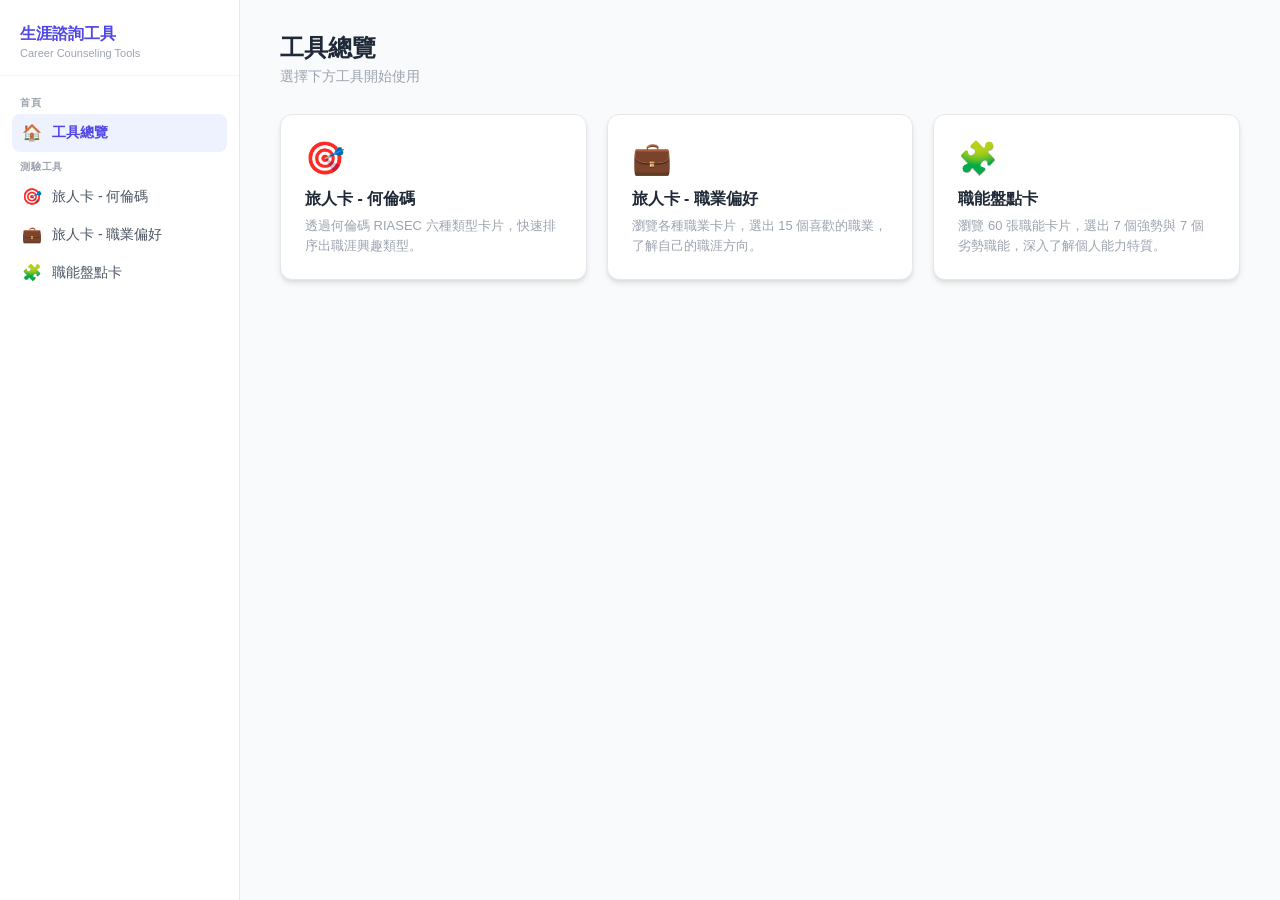
==== index.html @ 09cf338e "update text description" ====
<!DOCTYPE html>
<html lang="zh-TW">
<head>
  <meta charset="UTF-8">
  <!-- Google tag (gtag.js) -->
  <script async src="https://www.googletagmanager.com/gtag/js?id=G-QTVW5DBYY2"></script>
  <script>
    window.dataLayer = window.dataLayer || [];
    function gtag(){dataLayer.push(arguments);}
    gtag('js', new Date());
    gtag('config', 'G-QTVW5DBYY2');
  </script>
  <meta name="viewport" content="width=device-width, initial-scale=1.0">
  <title>生涯諮詢工具</title>
  <link rel="stylesheet" href="./assets/css/main.css">
</head>
<body>

<button class="hamburger" onclick="toggleSidebar()">☰</button>
<div class="sidebar-overlay" id="sidebar-overlay" onclick="toggleSidebar()"></div>

<div class="app-shell">
  <aside class="sidebar" id="sidebar"></aside>

  <main class="main-content">
    <div class="page-header">
      <h2>工具總覽</h2>
      <p>選擇下方工具開始使用</p>
    </div>

    <div class="home-grid">
      <a class="tool-card" href="./holland-basic/index.html">
        <div class="tool-card-icon">🎯</div>
        <h3>旅人卡 - 何倫碼</h3>
        <p>透過何倫碼 RIASEC 六種類型卡片，快速排序出職涯興趣類型。</p>
      </a>
      <a class="tool-card" href="./holland-occupations/index.html">
        <div class="tool-card-icon">💼</div>
        <h3>旅人卡 - 職業偏好</h3>
        <p>瀏覽各種職業卡片，選出 15 個喜歡的職業，了解自己的職涯方向。</p>
      </a>
      <a class="tool-card" href="./inventory/index.html">
        <div class="tool-card-icon">🧩</div>
        <h3>職能盤點卡</h3>
        <p>瀏覽 60 張職能卡片，選出 7 個強勢與 7 個劣勢職能，深入了解個人能力特質。</p>
      </a>
    </div>
  </main>
</div>

<div class="toast" id="toast"></div>

<script src="./assets/js/nav.js"></script>
<script>
  initNav('home', './');
</script>
</body>
</html>
---- assets/css/main.css ----
/* ===== CSS VARIABLES ===== */
:root {
  --primary:       #4F46E5;
  --primary-light: #EEF2FF;
  --primary-dark:  #3730A3;
  --gray-50:  #F9FAFB;
  --gray-100: #F3F4F6;
  --gray-200: #E5E7EB;
  --gray-300: #D1D5DB;
  --gray-400: #9CA3AF;
  --gray-600: #4B5563;
  --gray-700: #374151;
  --gray-800: #1F2937;
  --radius:   12px;
  --shadow:    0 4px 6px -1px rgba(0,0,0,.10), 0 2px 4px -1px rgba(0,0,0,.06);
  --shadow-lg: 0 10px 15px -3px rgba(0,0,0,.10), 0 4px 6px -2px rgba(0,0,0,.05);
}

/* ===== RESET ===== */
*, *::before, *::after { box-sizing: border-box; margin: 0; padding: 0; }

body {
  font-family: -apple-system, BlinkMacSystemFont, 'Segoe UI',
               'PingFang TC', 'Noto Sans TC', sans-serif;
  background: var(--gray-50);
  color: var(--gray-800);
  min-height: 100vh;
}

/* ===== APP SHELL ===== */
.app-shell {
  display: flex;
  min-height: 100vh;
}

/* ===== SIDEBAR ===== */
.sidebar {
  width: 240px;
  background: white;
  border-right: 1px solid var(--gray-200);
  display: flex;
  flex-direction: column;
  flex-shrink: 0;
  position: sticky;
  top: 0;
  height: 100vh;
  overflow-y: auto;
}

.sidebar-logo {
  padding: 24px 20px 16px;
  border-bottom: 1px solid var(--gray-100);
}

.sidebar-logo h1 {
  font-size: 16px;
  font-weight: 700;
  color: var(--primary);
  line-height: 1.3;
}

.sidebar-logo p {
  font-size: 11px;
  color: var(--gray-400);
  margin-top: 2px;
}

.sidebar-nav {
  padding: 12px;
  flex: 1;
}

.nav-section-label {
  font-size: 10px;
  font-weight: 600;
  letter-spacing: .08em;
  text-transform: uppercase;
  color: var(--gray-400);
  padding: 8px 8px 4px;
}

.nav-item {
  display: flex;
  align-items: center;
  gap: 10px;
  padding: 9px 10px;
  border-radius: 8px;
  font-size: 14px;
  color: var(--gray-600);
  text-decoration: none;
  transition: all .15s;
  user-select: none;
}

.nav-item:hover {
  background: var(--gray-100);
  color: var(--gray-800);
}

.nav-item.active {
  background: var(--primary-light);
  color: var(--primary);
  font-weight: 600;
}

.nav-icon {
  width: 20px;
  height: 20px;
  display: flex;
  align-items: center;
  justify-content: center;
  font-size: 16px;
  flex-shrink: 0;
}

/* ===== MAIN CONTENT ===== */
.main-content {
  flex: 1;
  overflow-y: auto;
  padding: 32px 40px;
}

/* ===== PAGE HEADER ===== */
.page-header {
  margin-bottom: 28px;
}

.page-header h2 {
  font-size: 24px;
  font-weight: 700;
  color: var(--gray-800);
}

.page-header p {
  font-size: 14px;
  color: var(--gray-400);
  margin-top: 4px;
}

/* ===== HOME GRID ===== */
.home-grid {
  display: grid;
  grid-template-columns: repeat(auto-fill, minmax(260px, 1fr));
  gap: 20px;
}

.tool-card {
  background: white;
  border: 1px solid var(--gray-200);
  border-radius: var(--radius);
  padding: 24px;
  text-decoration: none;
  color: inherit;
  display: block;
  transition: all .2s;
  box-shadow: var(--shadow);
}

.tool-card:hover {
  transform: translateY(-2px);
  box-shadow: var(--shadow-lg);
  border-color: var(--primary);
}

.tool-card-icon {
  font-size: 32px;
  margin-bottom: 12px;
}

.tool-card h3 {
  font-size: 16px;
  font-weight: 600;
  margin-bottom: 6px;
}

.tool-card p {
  font-size: 13px;
  color: var(--gray-400);
  line-height: 1.5;
}

/* ===== SHARED BUTTONS ===== */
.btn {
  padding: 9px 18px;
  border-radius: 8px;
  border: none;
  font-size: 13px;
  font-weight: 600;
  cursor: pointer;
  display: inline-flex;
  align-items: center;
  gap: 6px;
  transition: all .15s;
  text-decoration: none;
}

.btn-primary   { background: var(--primary); color: white; }
.btn-primary:hover { background: var(--primary-dark); }

.btn-outline {
  background: white;
  border: 2px solid var(--gray-200);
  color: var(--gray-700);
}
.btn-outline:hover { border-color: var(--primary); color: var(--primary); }

/* ===== TOAST ===== */
.toast {
  position: fixed;
  bottom: 28px;
  left: 50%;
  transform: translateX(-50%) translateY(80px);
  background: var(--gray-800);
  color: white;
  padding: 10px 20px;
  border-radius: 999px;
  font-size: 13px;
  font-weight: 500;
  transition: transform .3s ease;
  z-index: 1000;
  pointer-events: none;
  white-space: nowrap;
}
.toast.show { transform: translateX(-50%) translateY(0); }

/* ===== MOBILE HAMBURGER ===== */
.hamburger {
  display: none;
  position: fixed;
  top: 12px;
  left: 12px;
  z-index: 200;
  width: 38px;
  height: 38px;
  border-radius: 8px;
  background: white;
  border: 1px solid var(--gray-200);
  cursor: pointer;
  align-items: center;
  justify-content: center;
  font-size: 18px;
  box-shadow: var(--shadow);
}

.sidebar-overlay {
  display: none;
  position: fixed;
  inset: 0;
  background: rgba(0,0,0,.3);
  z-index: 99;
}

/* ===== FOOTER ===== */
.footer {
  border-top: 1px solid var(--gray-200);
  background: white;
  padding: 14px 40px;
  font-size: 11px;
  color: var(--gray-400);
  line-height: 1.6;
  text-align: center;
}

/* ===== RESPONSIVE ===== */
@media (max-width: 768px) {
  .hamburger { display: flex; }
  .sidebar-overlay.open { display: block; }

  .sidebar {
    position: fixed;
    left: -260px;
    top: 0;
    z-index: 100;
    transition: left .3s;
    height: 100vh;
  }
  .sidebar.open { left: 0; }

  .main-content {
    padding: 20px 16px;
    padding-top: 60px;
  }

  .footer { padding: 14px 16px; }
}

@media (min-width: 769px) and (max-width: 1100px) {
  .main-content { padding: 28px; }
}
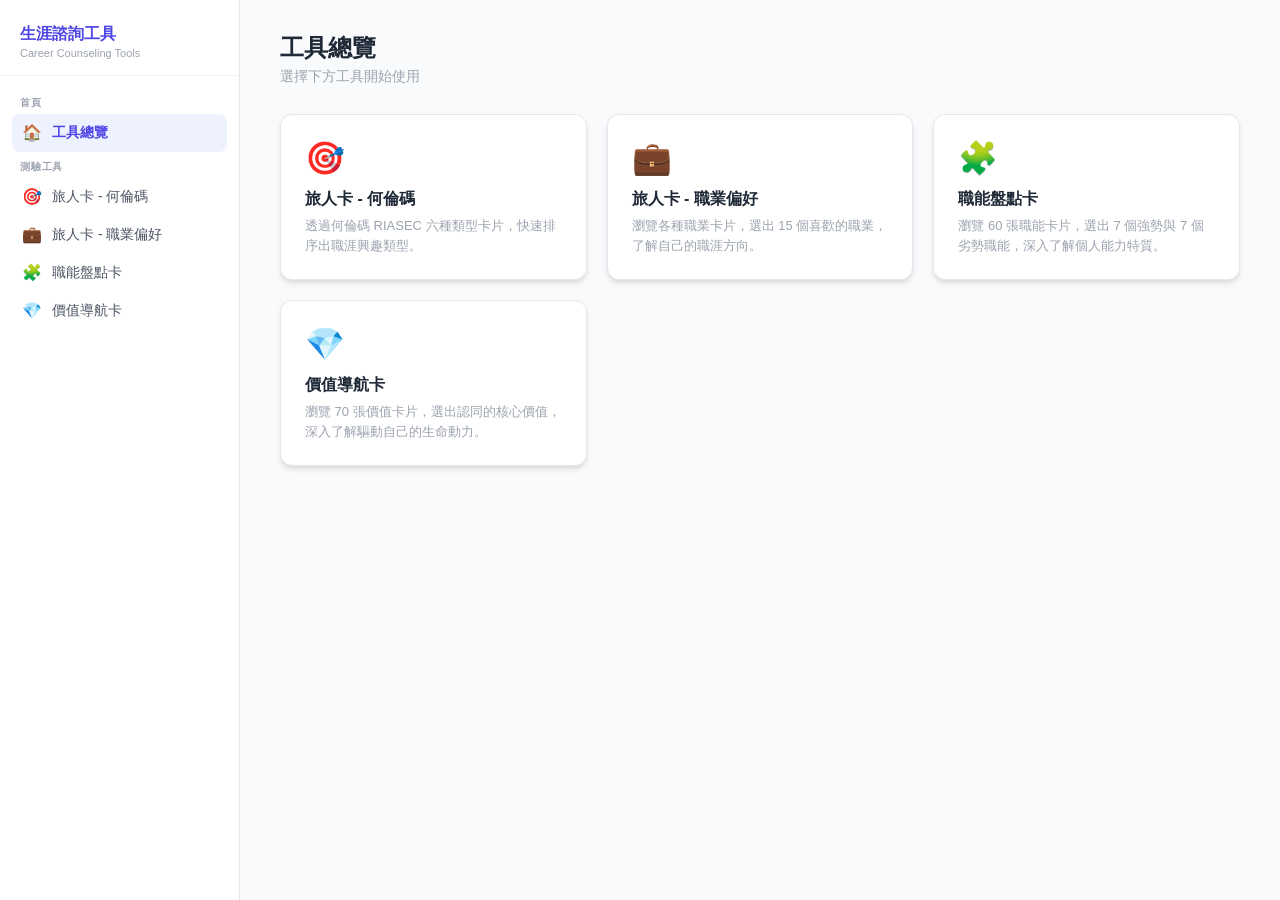
==== commit f1162b42: "support value cards" ====
--- a/index.html
+++ b/index.html
@@ -44,6 +44,11 @@
         <h3>職能盤點卡</h3>
         <p>瀏覽 60 張職能卡片，選出 7 個強勢與 7 個劣勢職能，深入了解個人能力特質。</p>
       </a>
+      <a class="tool-card" href="./value-navigation/index.html">
+        <div class="tool-card-icon">💎</div>
+        <h3>價值導航卡</h3>
+        <p>瀏覽 70 張價值卡片，選出認同的核心價值，深入了解驅動自己的生命動力。</p>
+      </a>
     </div>
   </main>
 </div>
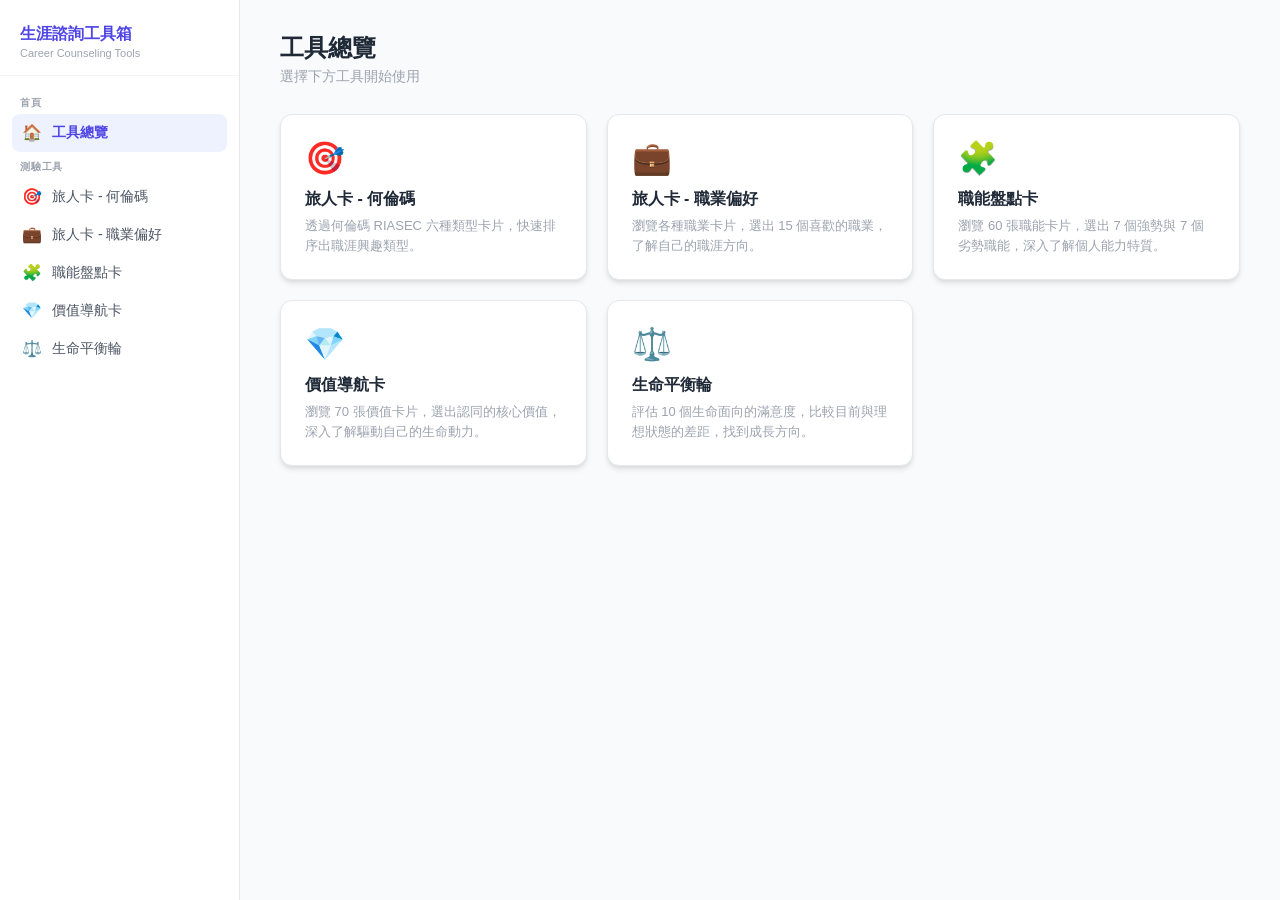
==== commit 72992ed4: "support radar inventory" ====
--- a/index.html
+++ b/index.html
@@ -11,7 +11,7 @@
     gtag('config', 'G-QTVW5DBYY2');
   </script>
   <meta name="viewport" content="width=device-width, initial-scale=1.0">
-  <title>生涯諮詢工具</title>
+  <title>生涯諮詢工具箱</title>
   <link rel="stylesheet" href="./assets/css/main.css">
 </head>
 <body>
@@ -49,6 +49,11 @@
         <h3>價值導航卡</h3>
         <p>瀏覽 70 張價值卡片，選出認同的核心價值，深入了解驅動自己的生命動力。</p>
       </a>
+      <a class="tool-card" href="./life-balance/index.html">
+        <div class="tool-card-icon">⚖️</div>
+        <h3>生命平衡輪</h3>
+        <p>評估 10 個生命面向的滿意度，比較目前與理想狀態的差距，找到成長方向。</p>
+      </a>
     </div>
   </main>
 </div>
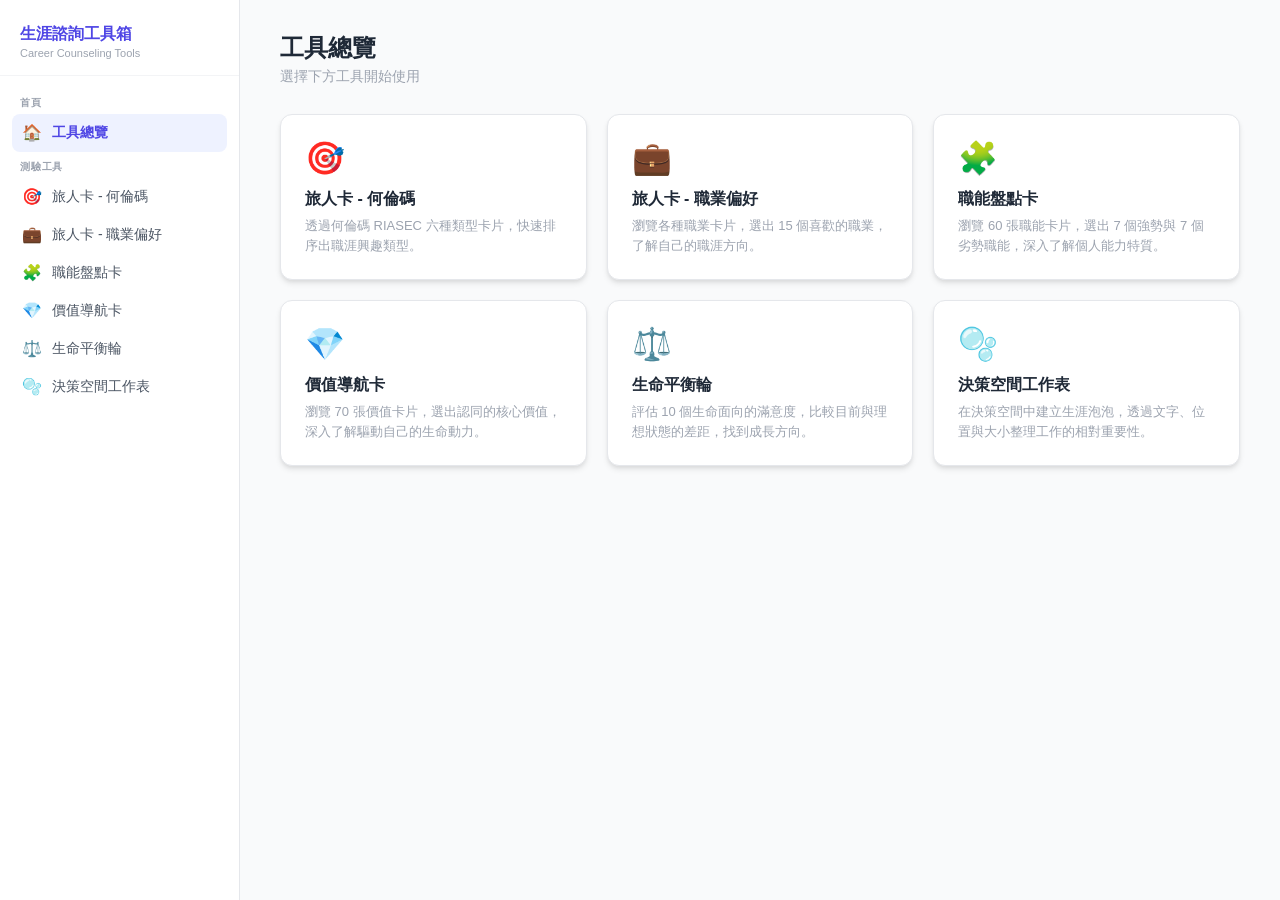
==== commit e0218f1f: "feat: dsw worksheet" ====
--- a/index.html
+++ b/index.html
@@ -54,6 +54,11 @@
         <h3>生命平衡輪</h3>
         <p>評估 10 個生命面向的滿意度，比較目前與理想狀態的差距，找到成長方向。</p>
       </a>
+      <a class="tool-card" href="./decision-space-worksheet/index.html">
+        <div class="tool-card-icon">🫧</div>
+        <h3>決策空間工作表</h3>
+        <p>在決策空間中建立生涯泡泡，透過文字、位置與大小整理工作的相對重要性。</p>
+      </a>
     </div>
   </main>
 </div>
--- a/assets/css/main.css
+++ b/assets/css/main.css
@@ -179,6 +179,30 @@
   line-height: 1.5;
 }
 
+/* ===== MODE BAR (shared across all tool pages) ===== */
+.mode-bar {
+  display: flex;
+  align-items: center;
+  gap: 8px;
+  margin-bottom: 24px;
+  flex-wrap: wrap;
+}
+
+.mode-btn {
+  padding: 8px 18px;
+  border-radius: 999px;
+  border: 2px solid var(--gray-200);
+  background: white;
+  font-size: 14px;
+  font-weight: 500;
+  color: var(--gray-600);
+  cursor: pointer;
+  transition: all .15s;
+}
+.mode-btn:hover  { border-color: var(--primary); color: var(--primary); }
+.mode-btn.active { background: var(--primary); border-color: var(--primary); color: white; }
+.mode-spacer     { flex: 1; }
+
 /* ===== SHARED BUTTONS ===== */
 .btn {
   padding: 9px 18px;
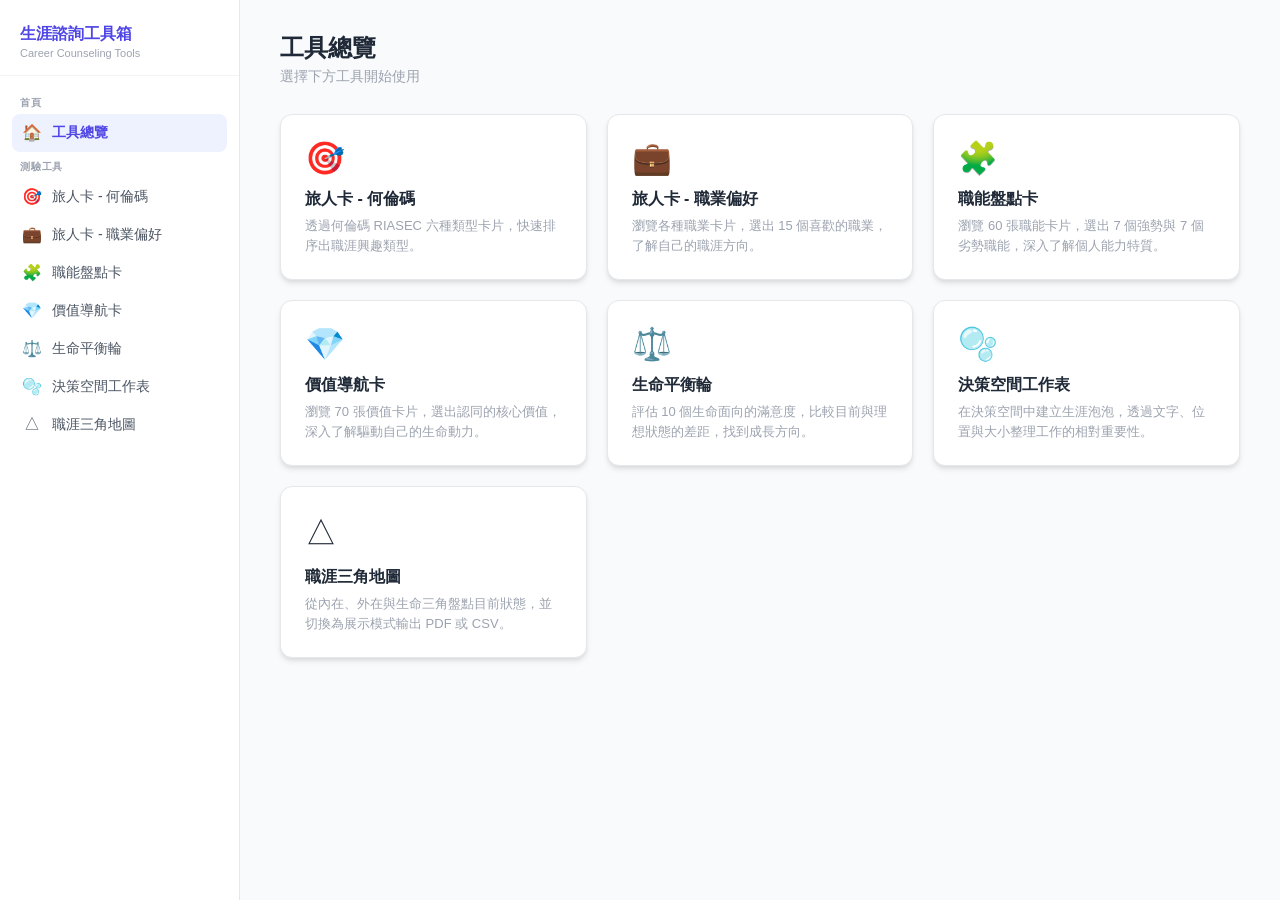
==== commit d1679b52: "feat: three triangle map" ====
--- a/index.html
+++ b/index.html
@@ -59,6 +59,11 @@
         <h3>決策空間工作表</h3>
         <p>在決策空間中建立生涯泡泡，透過文字、位置與大小整理工作的相對重要性。</p>
       </a>
+      <a class="tool-card" href="./three-triangles-map/index.html">
+        <div class="tool-card-icon">△</div>
+        <h3>職涯三角地圖</h3>
+        <p>從內在、外在與生命三角盤點目前狀態，並切換為展示模式輸出 PDF 或 CSV。</p>
+      </a>
     </div>
   </main>
 </div>
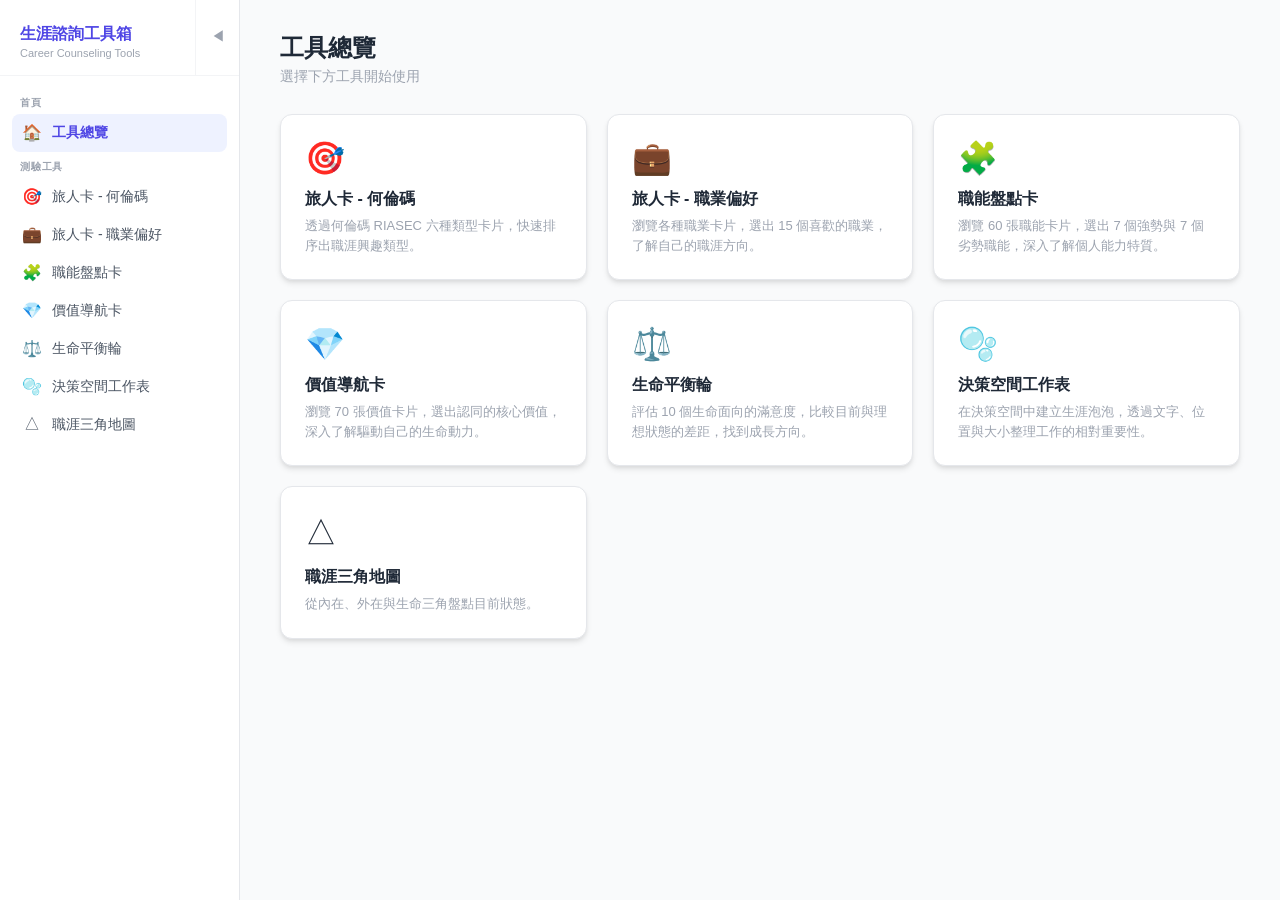
==== commit 2cc744d1: "feat: collapse" ====
--- a/index.html
+++ b/index.html
@@ -62,7 +62,7 @@
       <a class="tool-card" href="./three-triangles-map/index.html">
         <div class="tool-card-icon">△</div>
         <h3>職涯三角地圖</h3>
-        <p>從內在、外在與生命三角盤點目前狀態，並切換為展示模式輸出 PDF 或 CSV。</p>
+        <p>從內在、外在與生命三角盤點目前狀態。</p>
       </a>
     </div>
   </main>
--- a/assets/css/main.css
+++ b/assets/css/main.css
@@ -3,6 +3,10 @@
   --primary:       #4F46E5;
   --primary-light: #EEF2FF;
   --primary-dark:  #3730A3;
+  --sidebar-width: 240px;
+  --sidebar-collapsed-width: 88px;
+  --main-padding-x: 40px;
+  --main-padding-collapsed-x: 24px;
   --gray-50:  #F9FAFB;
   --gray-100: #F3F4F6;
   --gray-200: #E5E7EB;
@@ -35,7 +39,7 @@
 
 /* ===== SIDEBAR ===== */
 .sidebar {
-  width: 240px;
+  width: var(--sidebar-width);
   background: white;
   border-right: 1px solid var(--gray-200);
   display: flex;
@@ -45,11 +49,22 @@
   top: 0;
   height: 100vh;
   overflow-y: auto;
+  transition: width .2s ease;
+}
+
+.sidebar-header {
+  display: flex;
+  align-items: stretch;
+  border-bottom: 1px solid var(--gray-100);
 }
 
 .sidebar-logo {
   padding: 24px 20px 16px;
-  border-bottom: 1px solid var(--gray-100);
+  flex: 1;
+}
+
+.sidebar-brand-text {
+  min-width: 0;
 }
 
 .sidebar-logo h1 {
@@ -63,6 +78,28 @@
   font-size: 11px;
   color: var(--gray-400);
   margin-top: 2px;
+}
+
+.sidebar-collapse-btn {
+  width: 44px;
+  border: none;
+  border-left: 1px solid var(--gray-100);
+  background: white;
+  color: var(--gray-400);
+  cursor: pointer;
+  transition: background .15s ease, color .15s ease;
+}
+
+.sidebar-collapse-btn:hover {
+  background: var(--gray-100);
+  color: var(--gray-700);
+}
+
+.sidebar-collapse-icon {
+  display: inline-flex;
+  align-items: center;
+  justify-content: center;
+  font-size: 14px;
 }
 
 .sidebar-nav {
@@ -92,6 +129,10 @@
   user-select: none;
 }
 
+.nav-text {
+  white-space: nowrap;
+}
+
 .nav-item:hover {
   background: var(--gray-100);
   color: var(--gray-800);
@@ -117,7 +158,40 @@
 .main-content {
   flex: 1;
   overflow-y: auto;
-  padding: 32px 40px;
+  padding: 32px var(--main-padding-x);
+  transition: padding .2s ease;
+}
+
+.app-shell.sidebar-collapsed .sidebar {
+  width: var(--sidebar-collapsed-width);
+}
+
+.app-shell.sidebar-collapsed .sidebar-brand-text,
+.app-shell.sidebar-collapsed .nav-section-label,
+.app-shell.sidebar-collapsed .nav-text {
+  display: none;
+}
+
+.app-shell.sidebar-collapsed .sidebar-logo {
+  padding-left: 12px;
+  padding-right: 12px;
+}
+
+.app-shell.sidebar-collapsed .sidebar-nav {
+  padding-left: 10px;
+  padding-right: 10px;
+}
+
+.app-shell.sidebar-collapsed .nav-item {
+  justify-content: center;
+  gap: 0;
+  padding-left: 0;
+  padding-right: 0;
+}
+
+.app-shell.sidebar-collapsed .main-content {
+  padding-left: var(--main-padding-collapsed-x);
+  padding-right: var(--main-padding-collapsed-x);
 }
 
 /* ===== PAGE HEADER ===== */
@@ -289,6 +363,7 @@
 @media (max-width: 768px) {
   .hamburger { display: flex; }
   .sidebar-overlay.open { display: block; }
+  .sidebar-collapse-btn { display: none; }
 
   .sidebar {
     position: fixed;
@@ -310,4 +385,9 @@
 
 @media (min-width: 769px) and (max-width: 1100px) {
   .main-content { padding: 28px; }
-}
+
+  .app-shell.sidebar-collapsed .main-content {
+    padding-left: 20px;
+    padding-right: 20px;
+  }
+}
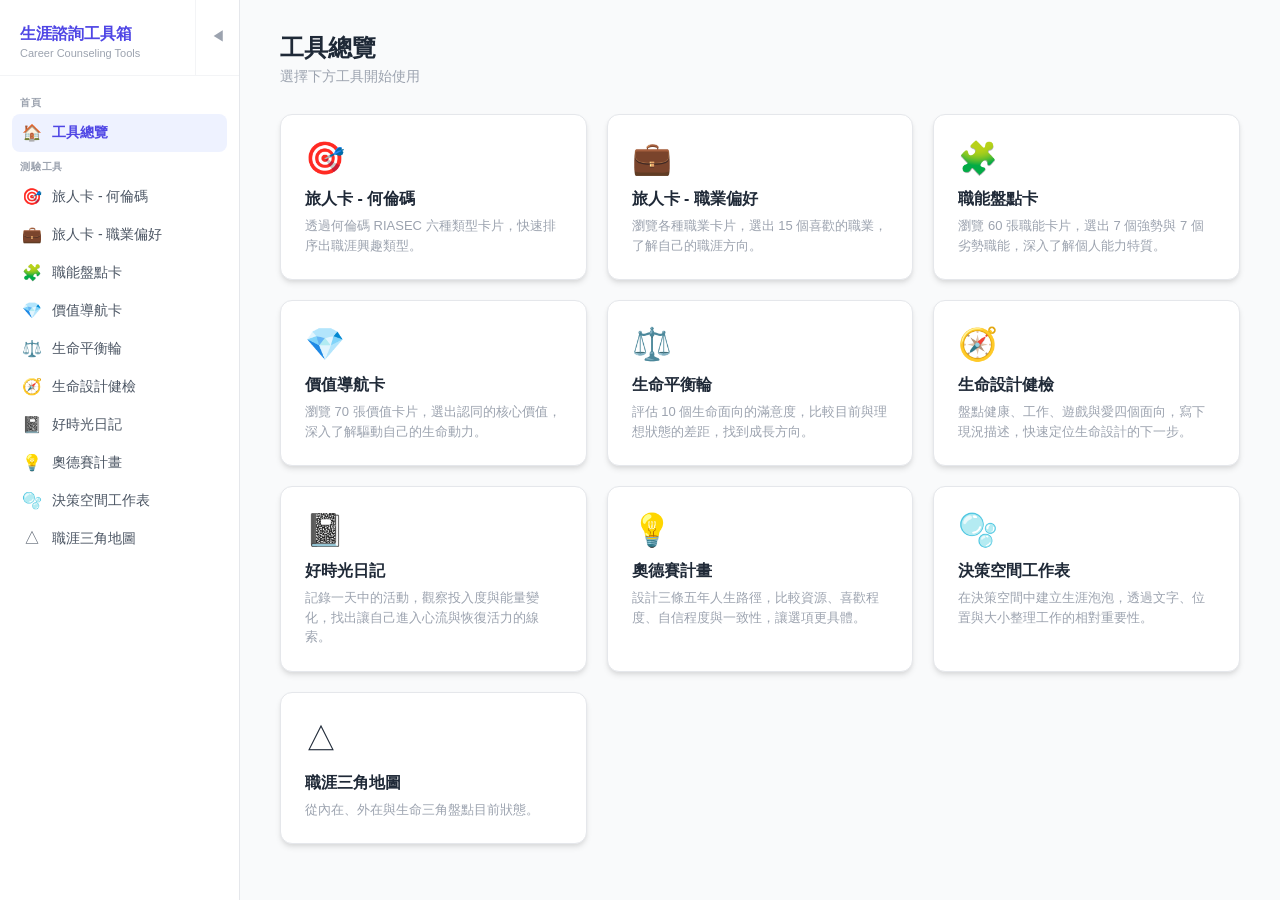
==== commit c49f528f: "feat: life design tools" ====
--- a/index.html
+++ b/index.html
@@ -54,6 +54,21 @@
         <h3>生命平衡輪</h3>
         <p>評估 10 個生命面向的滿意度，比較目前與理想狀態的差距，找到成長方向。</p>
       </a>
+      <a class="tool-card" href="./life-design-checkup/index.html">
+        <div class="tool-card-icon">🧭</div>
+        <h3>生命設計健檢</h3>
+        <p>盤點健康、工作、遊戲與愛四個面向，寫下現況描述，快速定位生命設計的下一步。</p>
+      </a>
+      <a class="tool-card" href="./good-time-journal/index.html">
+        <div class="tool-card-icon">📓</div>
+        <h3>好時光日記</h3>
+        <p>記錄一天中的活動，觀察投入度與能量變化，找出讓自己進入心流與恢復活力的線索。</p>
+      </a>
+      <a class="tool-card" href="./odyssey-plan/index.html">
+        <div class="tool-card-icon">💡</div>
+        <h3>奧德賽計畫</h3>
+        <p>設計三條五年人生路徑，比較資源、喜歡程度、自信程度與一致性，讓選項更具體。</p>
+      </a>
       <a class="tool-card" href="./decision-space-worksheet/index.html">
         <div class="tool-card-icon">🫧</div>
         <h3>決策空間工作表</h3>
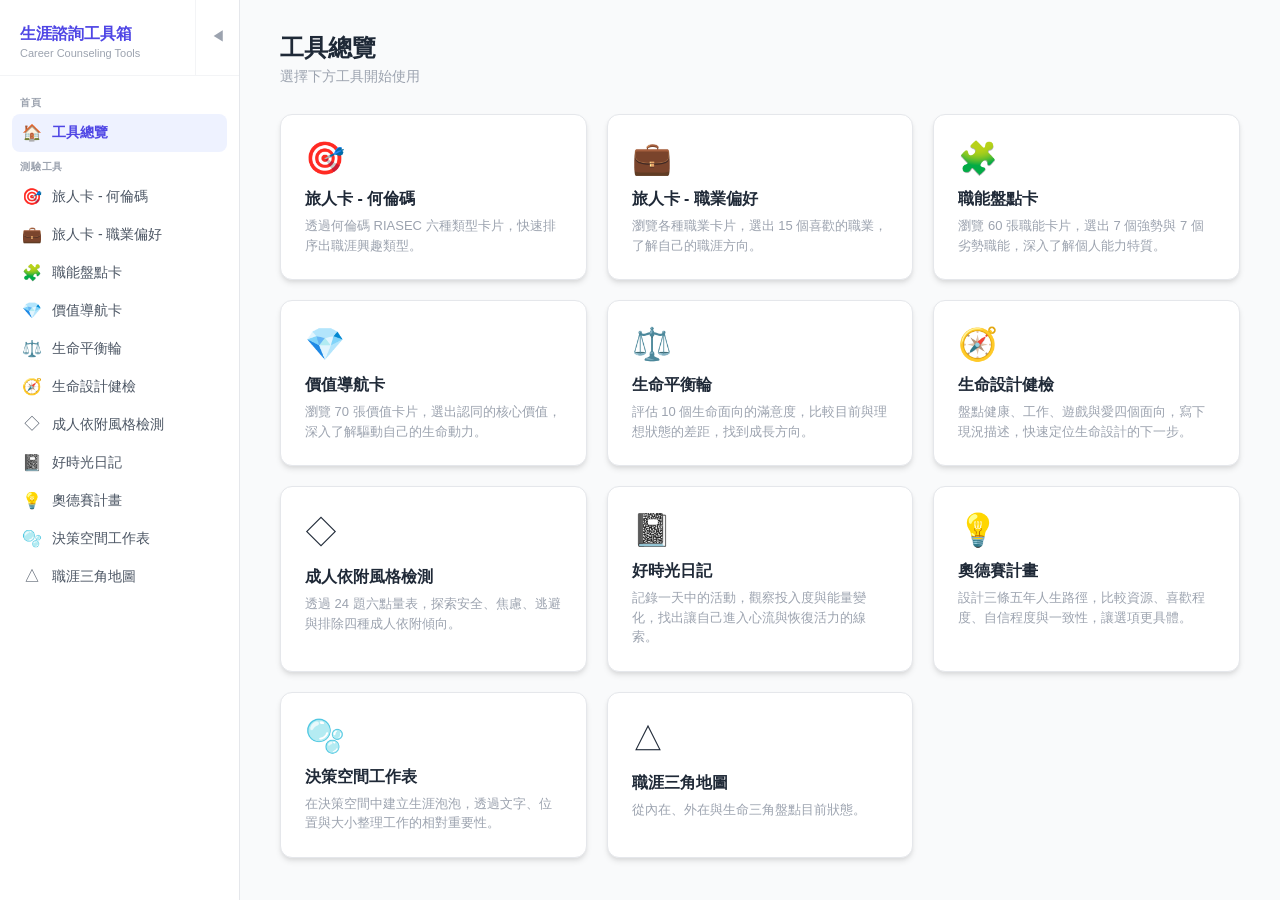
==== commit 6d08ac06: "feat:  adult attachment" ====
--- a/index.html
+++ b/index.html
@@ -59,6 +59,11 @@
         <h3>生命設計健檢</h3>
         <p>盤點健康、工作、遊戲與愛四個面向，寫下現況描述，快速定位生命設計的下一步。</p>
       </a>
+      <a class="tool-card" href="./adult-attachment/index.html">
+        <div class="tool-card-icon">◇</div>
+        <h3>成人依附風格檢測</h3>
+        <p>透過 24 題六點量表，探索安全、焦慮、逃避與排除四種成人依附傾向。</p>
+      </a>
       <a class="tool-card" href="./good-time-journal/index.html">
         <div class="tool-card-icon">📓</div>
         <h3>好時光日記</h3>
